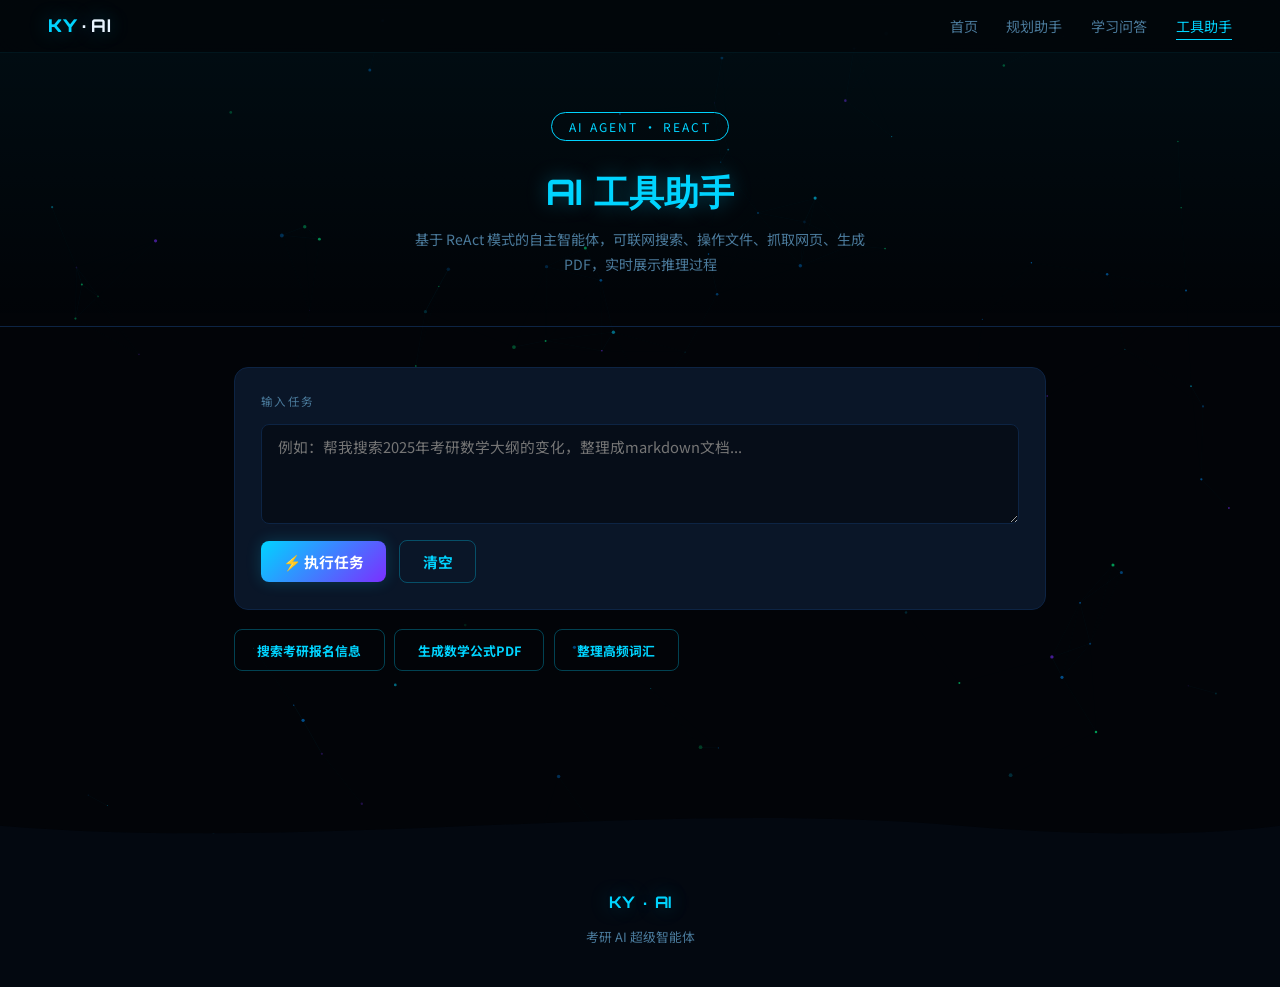
==== src/main/resources/static/tools.html @ 7187502f "有瑕疵 但是总体很好" ====
<!DOCTYPE html>
<html lang="zh-CN">
<head>
<meta charset="UTF-8"/><meta name="viewport" content="width=device-width,initial-scale=1.0"/>
<title>AI 工具助手 · 考研 AI</title>
<link href="https://fonts.googleapis.com/css2?family=Orbitron:wght@700;900&family=Noto+Sans+SC:wght@300;400;500;700&display=swap" rel="stylesheet"/>
<link rel="stylesheet" href="style.css"/>
<style>
.think-block{background:rgba(0,212,255,.04);border:1px solid rgba(0,212,255,.15);border-radius:10px;padding:1rem;margin-bottom:.5rem;font-size:.84rem;color:var(--muted);line-height:1.75}
.think-label{font-size:.7rem;color:var(--accent);letter-spacing:.1em;text-transform:uppercase;margin-bottom:.4rem}
.tool-call{background:rgba(123,47,255,.06);border:1px solid rgba(123,47,255,.2);border-radius:8px;padding:.7rem 1rem;margin:.4rem 0;font-size:.82rem;color:#b060ff}
.tool-result{background:rgba(0,255,136,.04);border:1px solid rgba(0,255,136,.15);border-radius:8px;padding:.7rem 1rem;margin:.4rem 0;font-size:.82rem;color:#00cc66}
.step-stream{display:flex;flex-direction:column;gap:.5rem;padding:1rem;overflow-y:auto;max-height:520px;scroll-behavior:smooth}
.step-stream::-webkit-scrollbar{width:4px}
.step-stream::-webkit-scrollbar-thumb{background:var(--border);border-radius:2px}
</style>
</head>
<body>
<canvas id="particles"></canvas>
<nav id="navbar">
  <a class="nav-logo" href="index.html">KY<span>·AI</span></a>
  <div class="nav-links">
    <a href="index.html">首页</a><a href="plan.html">规划助手</a>
    <a href="study.html">学习问答</a><a href="tools.html" class="active">工具助手</a>
  </div>
</nav>
<div class="page-hero">
  <div class="hero-badge">AI AGENT · ReAct</div>
  <div class="page-hero-title">AI 工具助手</div>
  <p class="page-hero-sub">基于 ReAct 模式的自主智能体，可联网搜索、操作文件、抓取网页、生成 PDF，实时展示推理过程</p>
</div>
<div class="inner-main">
  <div class="card">
    <div class="card-label">输入任务</div>
    <div class="field">
      <textarea id="manus-input" placeholder="例如：帮我搜索2025年考研数学大纲的变化，整理成markdown文档..." style="min-height:100px"></textarea>
    </div>
    <div style="display:flex;gap:.8rem;align-items:center">
      <button class="btn btn-primary" onclick="runManus()" id="btn-manus">⚡ 执行任务</button>
      <button class="btn btn-ghost" onclick="clearManus()">清空</button>
      <span id="manus-status" style="font-size:.8rem;color:var(--muted)"></span>
    </div>
  </div>
  <div id="manus-output" style="display:none">
    <div class="card">
      <div class="card-label">AI 推理过程</div>
      <div class="step-stream" id="step-stream"></div>
    </div>
  </div>
  <div style="margin-top:1rem;display:flex;gap:.6rem;flex-wrap:wrap">
    <button class="btn btn-ghost" style="font-size:.8rem" onclick="quickManus('搜索2025年考研报名时间和流程')">搜索考研报名信息</button>
    <button class="btn btn-ghost" style="font-size:.8rem" onclick="quickManus('帮我整理考研数学常用公式，生成一份PDF文档')">生成数学公式PDF</button>
    <button class="btn btn-ghost" style="font-size:.8rem" onclick="quickManus('搜索并整理考研英语高频词汇Top100')">整理高频词汇</button>
  </div>
</div>
<div class="wave-section">
  <div class="wave-svg"><svg viewBox="0 0 1440 60" xmlns="http://www.w3.org/2000/svg" preserveAspectRatio="none"><path d="M0,30 C360,60 720,0 1080,30 C1260,45 1380,38 1440,30 L1440,60 L0,60 Z" fill="#030810"/></svg></div>
  <footer><div class="footer-logo">KY · AI</div><p class="footer-text">考研 AI 超级智能体</p></footer>
</div>
<script src="particles.js"></script>
<script src="app.js"></script>
<script src="tools.js"></script>
</body></html>
---- src/main/resources/static/style.css ----
:root{
  --bg:#020408;--surface:#060d18;--card:#0a1628;
  --border:#0d2444;--accent:#00d4ff;--accent2:#7b2fff;
  --accent3:#00ff88;--text:#e8f4ff;--muted:#4a7a9b;
  --glow:0 0 20px rgba(0,212,255,.35);
  --serif:'Noto Sans SC',sans-serif;
  --tech:'Orbitron',monospace;
}
*,*::before,*::after{box-sizing:border-box;margin:0;padding:0}
html{scroll-behavior:smooth}
body{background:var(--bg);color:var(--text);font-family:var(--serif);overflow-x:hidden;min-height:100vh}
#particles{position:fixed;top:0;left:0;width:100%;height:100%;z-index:0;pointer-events:none}
nav{position:fixed;top:0;left:0;right:0;z-index:100;display:flex;align-items:center;justify-content:space-between;padding:.9rem 3rem;background:rgba(2,4,8,.75);backdrop-filter:blur(18px);border-bottom:1px solid rgba(0,212,255,.08);transition:background .3s}
.nav-logo{font-family:var(--tech);font-size:1.1rem;font-weight:900;color:var(--accent);text-shadow:var(--glow);letter-spacing:.08em;text-decoration:none}
.nav-logo span{color:var(--text);font-weight:700}
.nav-links{display:flex;gap:1.8rem}
.nav-links a{color:var(--muted);text-decoration:none;font-size:.88rem;transition:color .2s;position:relative}
.nav-links a::after{content:'';position:absolute;bottom:-4px;left:0;right:0;height:1px;background:var(--accent);transform:scaleX(0);transition:transform .3s}
.nav-links a:hover,.nav-links a.active{color:var(--accent)}
.nav-links a:hover::after,.nav-links a.active::after{transform:scaleX(1)}
.hero{position:relative;z-index:1;min-height:100vh;display:flex;flex-direction:column;align-items:center;justify-content:center;text-align:center;padding:6rem 2rem 4rem}
.hero-badge{display:inline-block;padding:.3rem 1.1rem;border:1px solid var(--accent);border-radius:999px;font-size:.75rem;letter-spacing:.18em;color:var(--accent);text-transform:uppercase;margin-bottom:1.8rem;animation:pulse-border 2.5s infinite}
@keyframes pulse-border{0%,100%{box-shadow:0 0 0 0 rgba(0,212,255,.3)}50%{box-shadow:0 0 0 10px rgba(0,212,255,0)}}
.hero-title{font-family:var(--tech);font-size:clamp(2.2rem,6vw,4.5rem);font-weight:900;line-height:1.1;margin-bottom:1.5rem;background:linear-gradient(135deg,#00d4ff 0%,#7b2fff 50%,#00ff88 100%);-webkit-background-clip:text;-webkit-text-fill-color:transparent;background-clip:text;animation:grad 5s ease infinite;background-size:200%}
@keyframes grad{0%{background-position:0% 50%}50%{background-position:100% 50%}100%{background-position:0% 50%}}
.hero-sub{font-size:1rem;color:var(--muted);max-width:540px;line-height:1.85;margin-bottom:3rem;font-weight:300}
.hero-sub em{color:var(--accent);font-style:normal;font-weight:500}
.hero-btns{display:flex;gap:1rem;flex-wrap:wrap;justify-content:center}
.btn-hero{padding:.85rem 2.2rem;border-radius:8px;font-size:.93rem;font-weight:700;cursor:pointer;transition:all .25s;text-decoration:none;letter-spacing:.04em;font-family:var(--serif)}
.btn-hero-primary{background:linear-gradient(135deg,var(--accent),var(--accent2));color:#fff;border:none;box-shadow:var(--glow)}
.btn-hero-primary:hover{transform:translateY(-3px);box-shadow:0 0 35px rgba(0,212,255,.5)}
.btn-hero-ghost{background:transparent;color:var(--accent);border:1px solid rgba(0,212,255,.4)}
.btn-hero-ghost:hover{background:rgba(0,212,255,.07);transform:translateY(-3px)}
.scroll-hint{position:absolute;bottom:2.5rem;left:50%;transform:translateX(-50%);display:flex;flex-direction:column;align-items:center;gap:.5rem;color:var(--muted);font-size:.75rem;animation:bobble .9s ease infinite alternate}
@keyframes bobble{from{transform:translateX(-50%) translateY(0)}to{transform:translateX(-50%) translateY(9px)}}
.scroll-hint::before{content:'';width:1px;height:38px;background:linear-gradient(to bottom,transparent,var(--accent))}
.stats-strip{position:relative;z-index:1;background:linear-gradient(135deg,rgba(0,212,255,.04),rgba(123,47,255,.04));border-top:1px solid var(--border);border-bottom:1px solid var(--border);padding:3.5rem 2rem}
.stats-inner{max-width:860px;margin:0 auto;display:grid;grid-template-columns:repeat(3,1fr);gap:2rem;text-align:center}
.stat-num{font-family:var(--tech);font-size:2.4rem;font-weight:700;color:var(--accent);text-shadow:var(--glow)}
.stat-label{font-size:.8rem;color:var(--muted);margin-top:.45rem;letter-spacing:.06em}
section{position:relative;z-index:1;padding:6rem 2rem}
.section-header{text-align:center;margin-bottom:4rem}
.section-eyebrow{font-size:.72rem;letter-spacing:.22em;color:var(--accent);text-transform:uppercase;margin-bottom:.8rem}
.section-title-lg{font-family:var(--tech);font-size:clamp(1.6rem,4vw,2.4rem);font-weight:700;margin-bottom:1rem}
.section-desc-lg{color:var(--muted);max-width:540px;margin:0 auto;line-height:1.85;font-size:.92rem}
.features{max-width:1080px;margin:0 auto}
.features-grid{display:grid;grid-template-columns:repeat(auto-fit,minmax(300px,1fr));gap:1.5rem}
.feat-card{background:var(--card);border:1px solid var(--border);border-radius:16px;padding:2.2rem;position:relative;overflow:hidden;transition:transform .3s,border-color .3s,box-shadow .3s;cursor:pointer;text-decoration:none;display:block;color:inherit}
.feat-card::before{content:'';position:absolute;top:0;left:0;right:0;height:2px;background:var(--card-glow,linear-gradient(90deg,var(--accent),var(--accent2)));opacity:0;transition:opacity .3s}
.feat-card:hover{transform:translateY(-7px);border-color:rgba(0,212,255,.25);box-shadow:0 24px 48px rgba(0,0,0,.5),0 0 30px rgba(0,212,255,.08)}
.feat-card:hover::before{opacity:1}
.feat-card:nth-child(1){--card-glow:linear-gradient(90deg,#00d4ff,#0090ff)}
.feat-card:nth-child(1) .feat-icon{background:rgba(0,212,255,.1);color:#00d4ff}
.feat-card:nth-child(2){--card-glow:linear-gradient(90deg,#7b2fff,#b060ff)}
.feat-card:nth-child(2) .feat-icon{background:rgba(123,47,255,.1);color:#7b2fff}
.feat-card:nth-child(3){--card-glow:linear-gradient(90deg,#00ff88,#00cc66)}
.feat-card:nth-child(3) .feat-icon{background:rgba(0,255,136,.1);color:#00ff88}
.feat-icon{width:50px;height:50px;border-radius:12px;display:flex;align-items:center;justify-content:center;font-size:1.5rem;margin-bottom:1.4rem}
.feat-card h3{font-size:1.1rem;font-weight:700;margin-bottom:.65rem}
.feat-card p{font-size:.86rem;color:var(--muted);line-height:1.8;margin-bottom:1.5rem}
.feat-link{font-size:.8rem;color:var(--accent);display:flex;align-items:center;gap:.4rem;transition:gap .2s}
.feat-card:hover .feat-link{gap:.75rem}
.how-grid{max-width:820px;margin:0 auto}
.how-step{display:flex;align-items:flex-start;gap:2rem;padding:2.2rem 0;border-bottom:1px solid var(--border)}
.how-step:last-child{border-bottom:none}
.step-num{font-family:var(--tech);font-size:2.5rem;font-weight:900;color:transparent;-webkit-text-stroke:1px rgba(0,212,255,.25);min-width:58px;line-height:1}
.step-body h4{font-size:1rem;font-weight:700;margin-bottom:.5rem}
.step-body p{font-size:.86rem;color:var(--muted);line-height:1.8}
.wave-section{position:relative;z-index:1;margin-top:4rem}
.wave-svg{display:block;width:100%;overflow:hidden;line-height:0}
.wave-svg svg{display:block}
footer{background:#030810;position:relative;z-index:1;padding:2.5rem 2rem;text-align:center}
.footer-logo{font-family:var(--tech);font-size:1rem;font-weight:700;color:var(--accent);margin-bottom:.8rem;text-shadow:var(--glow)}
.footer-text{font-size:.8rem;color:var(--muted);line-height:1.75}
.fade-up{opacity:0;transform:translateY(28px);transition:opacity .7s ease,transform .7s ease}
.fade-up.visible{opacity:1;transform:translateY(0)}
@media(max-width:768px){nav{padding:.8rem 1.2rem}.nav-links{gap:1rem}.hero{padding:5rem 1.2rem 3rem}section{padding:4rem 1.2rem}.stats-inner{grid-template-columns:1fr;gap:1.5rem}.how-step{flex-direction:column;gap:.8rem}}
.page-hero{position:relative;z-index:1;padding:7rem 2rem 3rem;text-align:center;border-bottom:1px solid var(--border);background:linear-gradient(180deg,rgba(0,212,255,.05) 0%,transparent 100%)}
.page-hero-title{font-family:var(--tech);font-size:clamp(1.5rem,4vw,2.2rem);font-weight:700;margin-bottom:.6rem;color:var(--accent);text-shadow:var(--glow)}
.page-hero-sub{font-size:.88rem;color:var(--muted);max-width:480px;margin:0 auto;line-height:1.8}
.inner-main{position:relative;z-index:1;max-width:860px;margin:0 auto;padding:2.5rem 1.5rem 4rem}
.card{background:var(--card);border:1px solid var(--border);border-radius:14px;padding:1.6rem;margin-bottom:1.2rem}
.card-label{font-size:.72rem;color:var(--muted);text-transform:uppercase;letter-spacing:.14em;margin-bottom:.9rem}
textarea,input[type=date],input[type=text]{width:100%;background:var(--surface);border:1px solid var(--border);border-radius:8px;color:var(--text);font-family:var(--serif);font-size:.92rem;padding:.7rem 1rem;outline:none;transition:border-color .2s;resize:vertical}
textarea{min-height:130px}
textarea:focus,input:focus{border-color:var(--accent);box-shadow:0 0 0 3px rgba(0,212,255,.08)}
.row{display:flex;gap:1rem;margin-bottom:1rem}.row>*{flex:1}
.field{display:flex;flex-direction:column;gap:.45rem;margin-bottom:1rem}
.field label{font-size:.8rem;color:var(--muted)}
.btn{display:inline-flex;align-items:center;gap:.45rem;padding:.65rem 1.4rem;border-radius:8px;border:none;font-family:var(--serif);font-size:.92rem;font-weight:700;cursor:pointer;transition:all .22s}
.btn:active{transform:scale(.97)}.btn:disabled{opacity:.35;cursor:not-allowed}
.btn-primary{background:linear-gradient(135deg,var(--accent),var(--accent2));color:#fff;box-shadow:0 0 15px rgba(0,212,255,.2)}
.btn-primary:hover:not(:disabled){box-shadow:0 0 25px rgba(0,212,255,.4);transform:translateY(-1px)}
.btn-ghost{background:transparent;border:1px solid rgba(0,212,255,.3);color:var(--accent)}
.btn-ghost:hover:not(:disabled){border-color:var(--accent);background:rgba(0,212,255,.07)}
.divider{border:none;border-top:1px solid var(--border);margin:1.5rem 0}
.result-box{background:var(--surface);border:1px solid var(--border);border-radius:14px;padding:1.5rem;margin-top:1.2rem;display:none}
.result-box.show{display:block;animation:fadeIn .3s ease}
@keyframes fadeIn{from{opacity:0;transform:translateY(6px)}to{opacity:1;transform:translateY(0)}}
.result-header{display:flex;align-items:center;justify-content:space-between;margin-bottom:1rem;padding-bottom:.7rem;border-bottom:1px solid var(--border)}
.result-hint{font-size:.78rem;color:var(--muted)}
.tag{display:inline-block;padding:.18rem .55rem;border-radius:4px;font-size:.75rem;font-weight:700}
.tag-ok{background:rgba(0,255,136,.1);color:#00ff88}
.tag-err{background:rgba(255,80,80,.1);color:#ff5050}
.chat-wrap{background:var(--card);border:1px solid var(--border);border-radius:14px;overflow:hidden}
.chat-window{height:480px;overflow-y:auto;padding:1.2rem;display:flex;flex-direction:column;gap:.75rem;scroll-behavior:smooth}
.chat-window::-webkit-scrollbar{width:4px}
.chat-window::-webkit-scrollbar-thumb{background:var(--border);border-radius:2px}
.bubble{max-width:78%;padding:.7rem 1.05rem;border-radius:12px;font-size:.9rem;line-height:1.8;word-break:break-word}
.bubble-user{align-self:flex-end;background:linear-gradient(135deg,var(--accent),var(--accent2));color:#fff;border-bottom-right-radius:3px}
.bubble-ai{align-self:flex-start;background:var(--surface);border:1px solid var(--border);color:var(--text);border-bottom-left-radius:3px}
.bubble-ai.streaming::after{content:'\u25ae';animation:blink .55s infinite;color:var(--accent);margin-left:2px}
@keyframes blink{0%,100%{opacity:1}50%{opacity:0}}
.chat-footer{padding:1rem;border-top:1px solid var(--border);display:flex;gap:.75rem;align-items:flex-end}
.chat-footer textarea{flex:1;min-height:48px;max-height:120px;resize:none}
.spinner{display:inline-block;width:14px;height:14px;border:2px solid var(--border);border-top-color:var(--accent);border-radius:50%;animation:spin .65s linear infinite;vertical-align:middle}
@keyframes spin{to{transform:rotate(360deg)}}
.md h1,.md h2,.md h3{color:var(--accent);margin:1rem 0 .45rem;font-weight:700}
.md h1{font-size:1.15rem}.md h2{font-size:1rem}.md h3{font-size:.9rem}
.md p{margin:.45rem 0;line-height:1.85}
.md ul,.md ol{padding-left:1.35rem;margin:.4rem 0}
.md li{margin:.28rem 0;line-height:1.75}
.md blockquote{border-left:3px solid var(--accent);padding-left:.8rem;color:var(--muted);margin:.6rem 0}
.md strong{color:var(--accent);font-weight:600}
.md hr{border:none;border-top:1px solid var(--border);margin:.9rem 0}
.md code{background:var(--bg);padding:.1rem .3rem;border-radius:3px;font-size:.83rem;color:#00ff88}
@media(max-width:600px){.inner-main{padding:1.5rem 1rem 3rem}.row{flex-direction:column}.bubble{max-width:90%}}
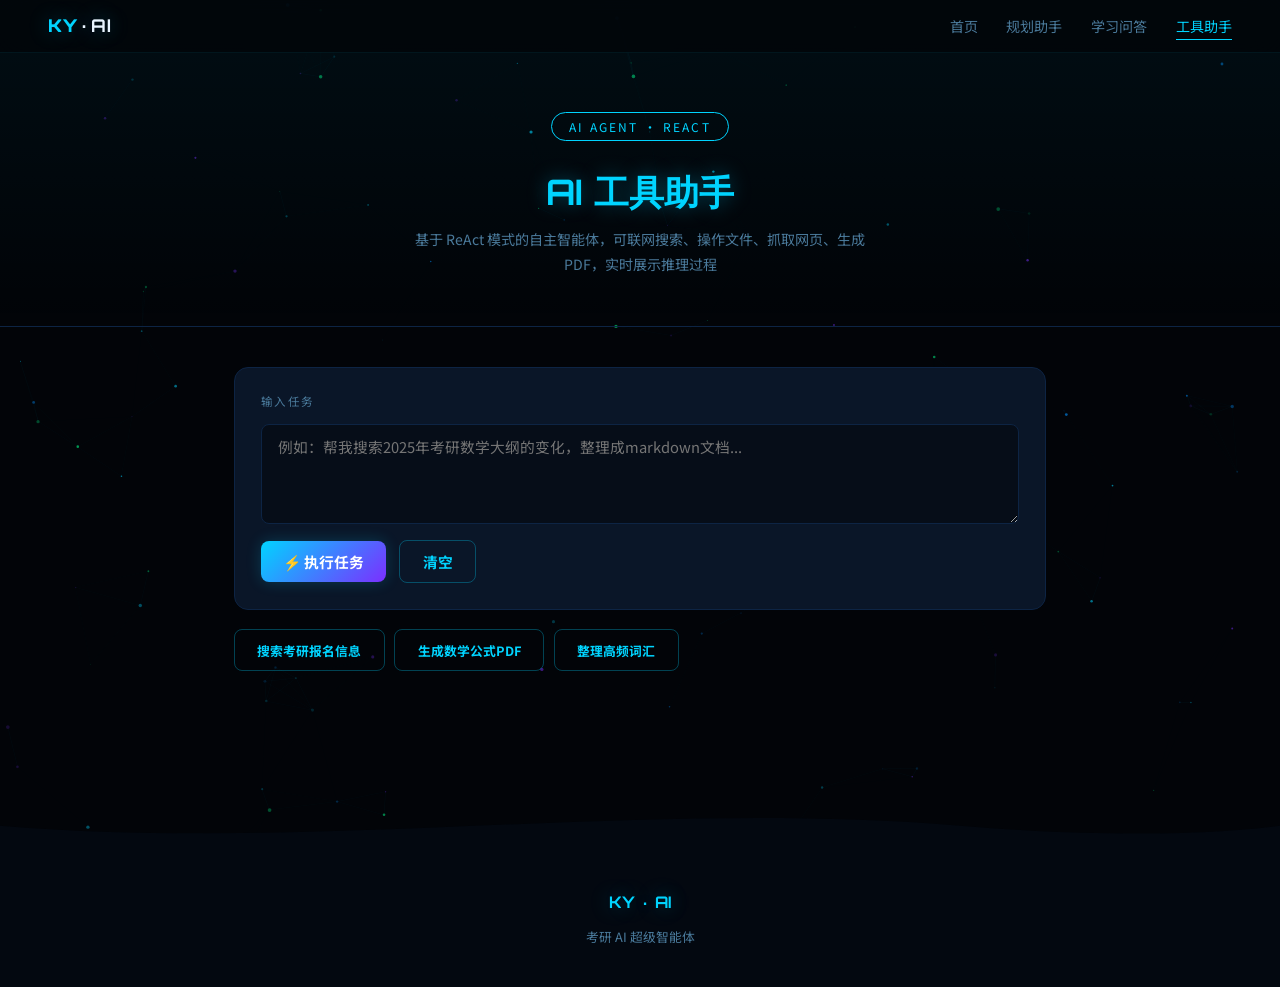
==== commit 6867b3af: "改正瑕疵" ====
--- a/src/main/resources/static/tools.html
+++ b/src/main/resources/static/tools.html
@@ -13,6 +13,9 @@
 .step-stream{display:flex;flex-direction:column;gap:.5rem;padding:1rem;overflow-y:auto;max-height:520px;scroll-behavior:smooth}
 .step-stream::-webkit-scrollbar{width:4px}
 .step-stream::-webkit-scrollbar-thumb{background:var(--border);border-radius:2px}
+.final-answer{background:linear-gradient(135deg,rgba(0,212,255,.07),rgba(123,47,255,.07));border:1px solid rgba(0,212,255,.3);border-radius:12px;padding:1.2rem;margin-top:.8rem}
+.final-answer .label{font-size:.72rem;color:var(--accent);letter-spacing:.12em;text-transform:uppercase;margin-bottom:.7rem;font-weight:700}
+.final-answer .content{font-size:.92rem;color:var(--text);line-height:1.85;white-space:pre-wrap}
 </style>
 </head>
 <body>
